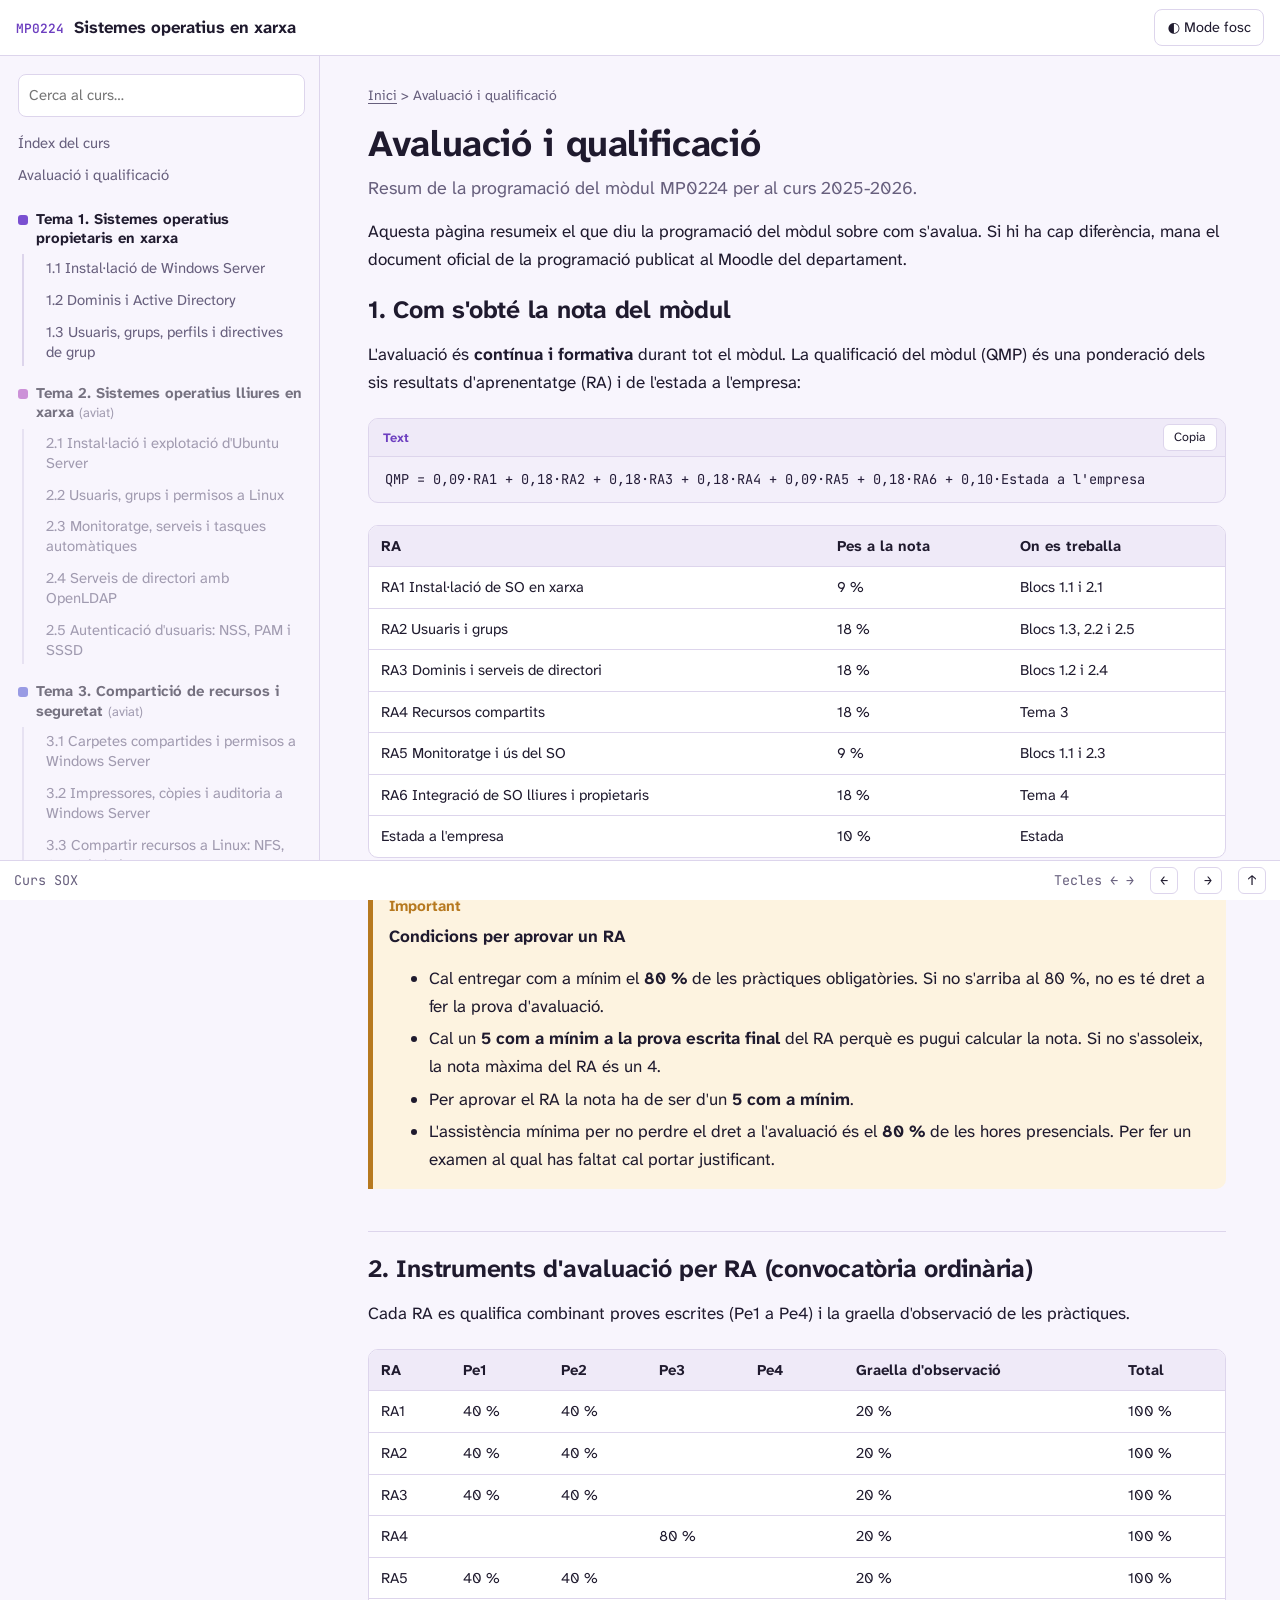
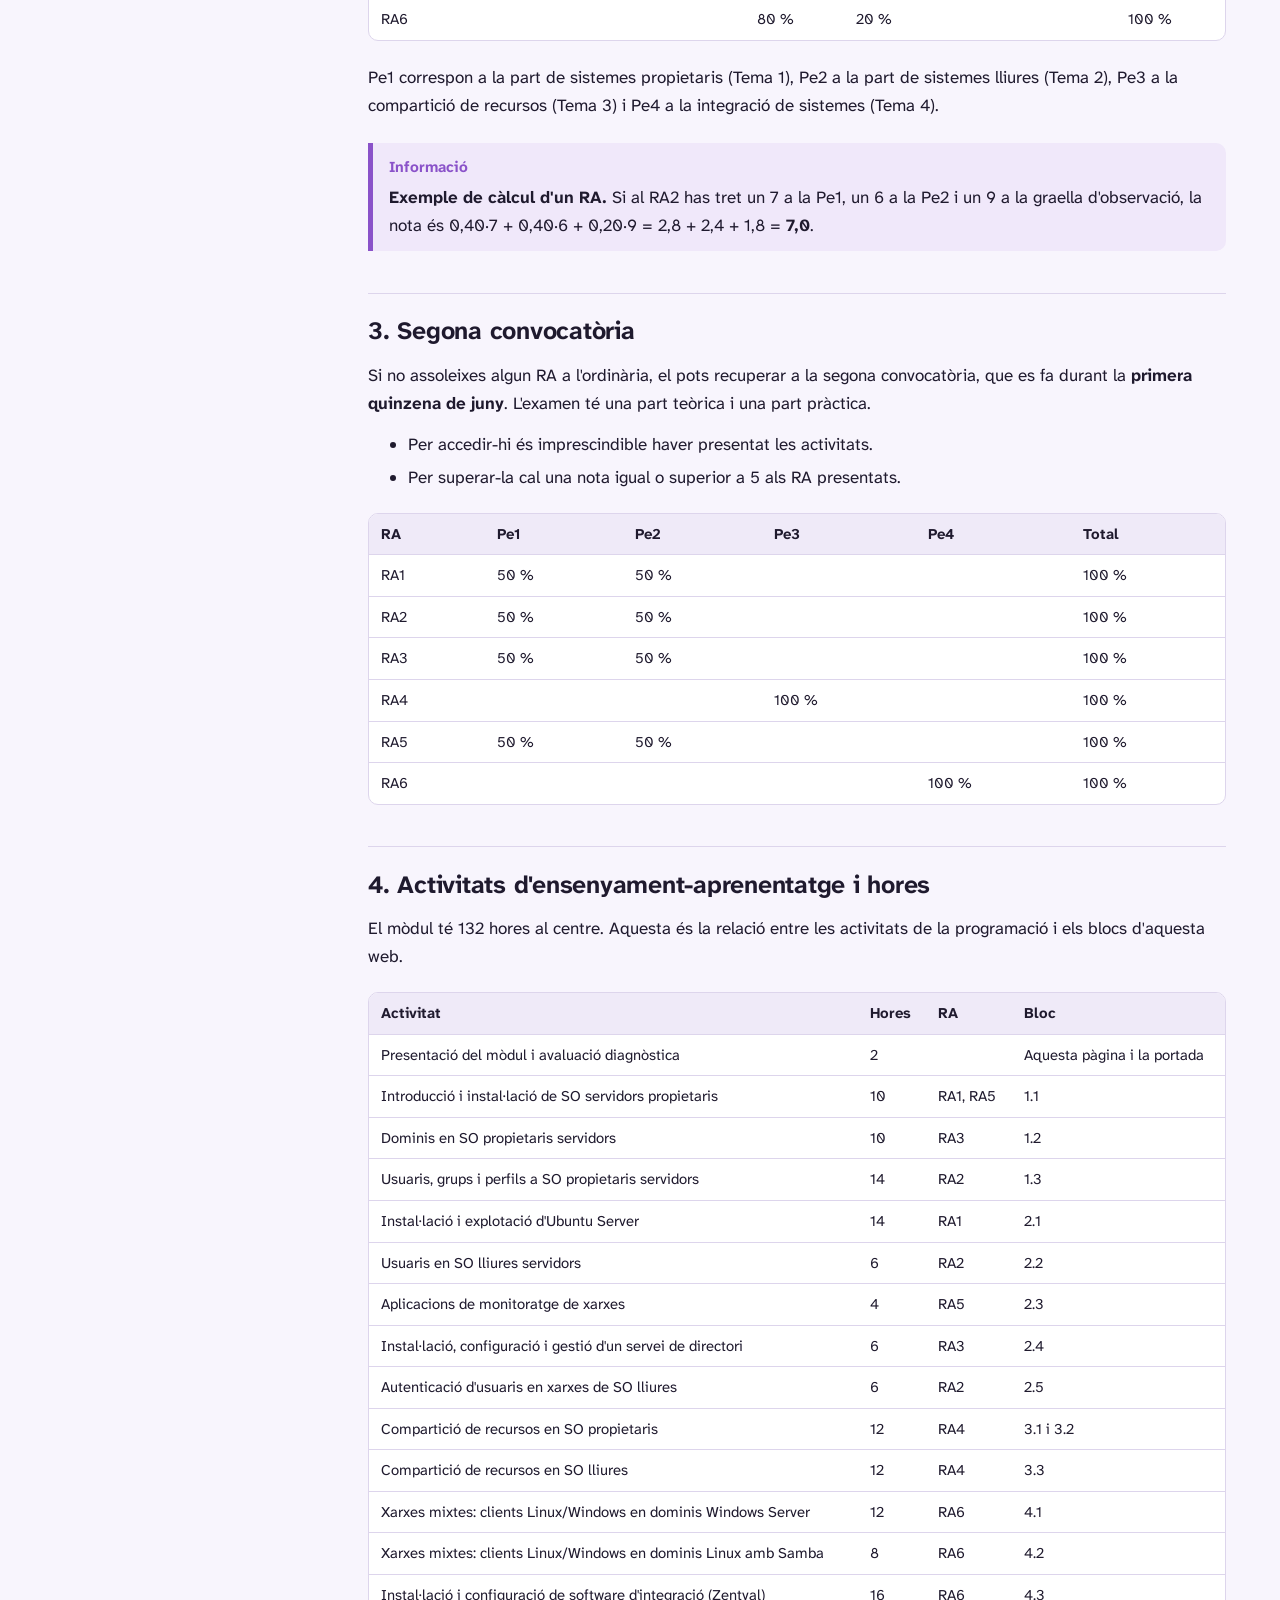
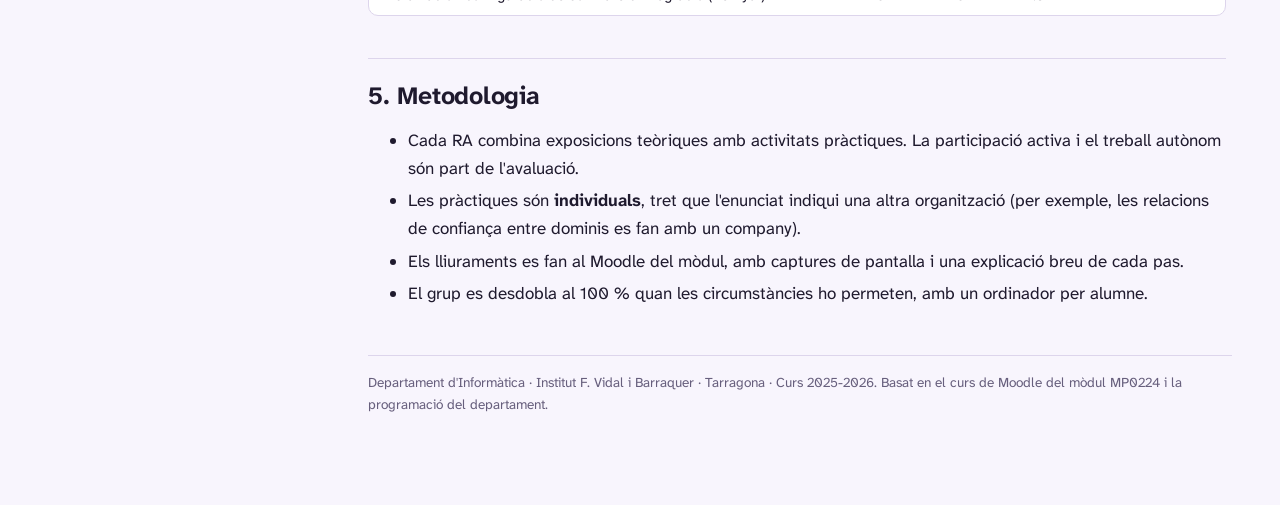
==== avaluacio/index.html @ 6ce5e1f6 "Add files via upload" ====
<!DOCTYPE html>
<html lang="ca">
<head>
<meta charset="utf-8">
<meta name="viewport" content="width=device-width, initial-scale=1, viewport-fit=cover">
<title>Avaluació i qualificació | Sistemes operatius en xarxa</title>
<meta name="description" content="Materials del mòdul MP0224 - Sistemes operatius en xarxa (CFGM Sistemes microinformàtics i xarxes)">
<link rel="icon" href="data:image/svg+xml,%3Csvg xmlns='http://www.w3.org/2000/svg' viewBox='0 0 100 100'%3E%3Ctext y='.9em' font-size='90'%3E%F0%9F%96%A5%3C/text%3E%3C/svg%3E">
<link rel="preconnect" href="https://fonts.googleapis.com"><link rel="preconnect" href="https://fonts.gstatic.com" crossorigin><link href="https://fonts.googleapis.com/css2?family=Atkinson+Hyperlegible+Next:ital,wght@0,400;0,700;1,400&family=JetBrains+Mono:wght@400;600&display=swap" rel="stylesheet">
<link rel="stylesheet" href="../assets/style.css">

</head>
<body data-mode="multi" data-root="../">
<a class="skip" href="#main-content">Salta al contingut principal</a>
<header class="site-header">
  <button id="navToggle" class="btn" aria-expanded="false" aria-controls="sidebar">☰ <span class="lbl">Navegació</span></button>
  <a class="brand" href="../"><span class="code">MP0224</span><span class="name">Sistemes operatius en xarxa</span></a>
  <div class="header-actions"><button id="themeToggle" class="btn" aria-pressed="false">◐ <span class="lbl">Mode fosc</span></button></div>
</header>
<div class="layout">
<aside class="sidebar" id="sidebar" aria-label="Navegació del curs">
<div class="search-wrap"><input id="search" class="search" type="search" placeholder="Cerca al curs…" aria-label="Cerca al curs" autocomplete="off"><ul id="searchResults" class="search-results"></ul></div>
<div class="nav-extra" style="border:0;margin-top:10px;padding-top:0"><a data-page="index" href="../">Índex del curs</a><a data-page="avaluacio" href="../avaluacio/" aria-current="page">Avaluació i qualificació</a></div>
<div class="nav-unit" style="--u:#7a4fd1"><a data-page="tema-1" href="../tema-1/"><span class="dot"></span><span>Tema 1. Sistemes operatius propietaris en xarxa</span></a><ul>
<li class=""><a data-page="tema-1/bloc-1" href="../tema-1/bloc-1/">1.1 Instal·lació de Windows Server</a><ul class="nav-toc">
<li><a data-sec="seccio-1" href="../tema-1/bloc-1/#seccio-1">1. Sistemes operatius en xarxa</a></li>
<li><a data-sec="seccio-2" href="../tema-1/bloc-1/#seccio-2">2. Windows Server: versions i edicions</a></li>
<li><a data-sec="seccio-3" href="../tema-1/bloc-1/#seccio-3">3. Particions, sistemes d&#x27;arxius i arrencada</a></li>
<li><a data-sec="seccio-4" href="../tema-1/bloc-1/#seccio-4">4. Preparar la instal·lació</a></li>
<li><a data-sec="seccio-5" href="../tema-1/bloc-1/#seccio-5">5. Instal·lació pas a pas amb VirtualBox</a></li>
<li><a data-sec="seccio-6" href="../tema-1/bloc-1/#seccio-6">6. Configuració inicial, connectivitat i documentació</a></li>
</ul></li>
<li class=""><a data-page="tema-1/bloc-2" href="../tema-1/bloc-2/">1.2 Dominis i Active Directory</a><ul class="nav-toc">
<li><a data-sec="seccio-1" href="../tema-1/bloc-2/#seccio-1">1. Del grup de treball al domini</a></li>
<li><a data-sec="seccio-2" href="../tema-1/bloc-2/#seccio-2">2. Estructura lògica: domini, arbre, bosc i UO</a></li>
<li><a data-sec="seccio-3" href="../tema-1/bloc-2/#seccio-3">3. Estructura física: controladors, llocs i rols</a></li>
<li><a data-sec="seccio-4" href="../tema-1/bloc-2/#seccio-4">4. Crear un domini</a></li>
<li><a data-sec="seccio-5" href="../tema-1/bloc-2/#seccio-5">5. Afegir un client al domini</a></li>
<li><a data-sec="seccio-6" href="../tema-1/bloc-2/#seccio-6">6. Segon controlador, despromoció i relacions de confiança</a></li>
</ul></li>
<li class=""><a data-page="tema-1/bloc-3" href="../tema-1/bloc-3/">1.3 Usuaris, grups, perfils i directives de grup</a><ul class="nav-toc">
<li><a data-sec="seccio-1" href="../tema-1/bloc-3/#seccio-1">1. Comptes i identitats predeterminades</a></li>
<li><a data-sec="seccio-2" href="../tema-1/bloc-3/#seccio-2">2. Unitats organitzatives, usuaris i plantilles</a></li>
<li><a data-sec="seccio-3" href="../tema-1/bloc-3/#seccio-3">3. Grups</a></li>
<li><a data-sec="seccio-4" href="../tema-1/bloc-3/#seccio-4">4. Perfils d&#x27;usuari</a></li>
<li><a data-sec="seccio-5" href="../tema-1/bloc-3/#seccio-5">5. Directives de grup (GPO)</a></li>
</ul></li>
</ul></div>
<div class="nav-unit soon" style="--u:#b04fc0"><span class="uname"><span class="dot"></span><span>Tema 2. Sistemes operatius lliures en xarxa <em>(aviat)</em></span></span><ul><li><span class="soon-item">2.1 Instal·lació i explotació d&#x27;Ubuntu Server</span></li><li><span class="soon-item">2.2 Usuaris, grups i permisos a Linux</span></li><li><span class="soon-item">2.3 Monitoratge, serveis i tasques automàtiques</span></li><li><span class="soon-item">2.4 Serveis de directori amb OpenLDAP</span></li><li><span class="soon-item">2.5 Autenticació d&#x27;usuaris: NSS, PAM i SSSD</span></li></ul></div>
<div class="nav-unit soon" style="--u:#5a5fd4"><span class="uname"><span class="dot"></span><span>Tema 3. Compartició de recursos i seguretat <em>(aviat)</em></span></span><ul><li><span class="soon-item">3.1 Carpetes compartides i permisos a Windows Server</span></li><li><span class="soon-item">3.2 Impressores, còpies i auditoria a Windows Server</span></li><li><span class="soon-item">3.3 Compartir recursos a Linux: NFS, CUPS i còpies</span></li></ul></div>
<div class="nav-unit soon" style="--u:#c0489f"><span class="uname"><span class="dot"></span><span>Tema 4. Integració de sistemes operatius lliures i propietaris <em>(aviat)</em></span></span><ul><li><span class="soon-item">4.1 Xarxes mixtes: Linux i Windows en un domini</span></li><li><span class="soon-item">4.2 Samba: fitxers i impressores entre Linux i Windows</span></li><li><span class="soon-item">4.3 Zentyal: un servidor de xarxa integrat</span></li></ul></div>
<div class="nav-extra"><span style="font-size:.82rem;color:var(--muted)">Departament d'Informàtica<br>Institut F. Vidal i Barraquer · Tarragona<br>Curs 2025-2026 · v1.0</span></div>
</aside>
<main id="main-content">
<div class="page" data-page="avaluacio" data-title="Avaluació i qualificació | Sistemes operatius en xarxa" data-unit="" data-nunits="4"><div class="content"><nav class="crumbs" aria-label="Ruta"><a data-page="index" href="../">Inici</a> &gt; Avaluació i qualificació</nav><header class="block-head"><h1>Avaluació i qualificació</h1><p class="lead">Resum de la programació del mòdul MP0224 per al curs 2025-2026.</p></header><p>Aquesta pàgina resumeix el que diu la programació del mòdul sobre com s'avalua. Si hi ha cap diferència, mana el document oficial de la programació publicat al Moodle del departament.</p><section class="sec" id="seccio-1"><h2>1. Com s&#x27;obté la nota del mòdul</h2><p>L'avaluació és <strong>contínua i formativa</strong> durant tot el mòdul. La qualificació del mòdul (QMP) és una ponderació dels sis resultats d'aprenentatge (RA) i de l'estada a l'empresa:</p>
<figure class="code"><figcaption><span class="lang">Text</span><button class="copy" type="button">Copia</button></figcaption><div class="hl"><pre><code>QMP = 0,09·RA1 + 0,18·RA2 + 0,18·RA3 + 0,18·RA4 + 0,09·RA5 + 0,18·RA6 + 0,10·Estada a l&#39;empresa
</code></pre></div></figure>
<div class="table-wrap"><table>
<thead>
<tr>
<th>RA</th>
<th>Pes a la nota</th>
<th>On es treballa</th>
</tr>
</thead>
<tbody>
<tr>
<td>RA1 Instal·lació de SO en xarxa</td>
<td>9 %</td>
<td>Blocs 1.1 i 2.1</td>
</tr>
<tr>
<td>RA2 Usuaris i grups</td>
<td>18 %</td>
<td>Blocs 1.3, 2.2 i 2.5</td>
</tr>
<tr>
<td>RA3 Dominis i serveis de directori</td>
<td>18 %</td>
<td>Blocs 1.2 i 2.4</td>
</tr>
<tr>
<td>RA4 Recursos compartits</td>
<td>18 %</td>
<td>Tema 3</td>
</tr>
<tr>
<td>RA5 Monitoratge i ús del SO</td>
<td>9 %</td>
<td>Blocs 1.1 i 2.3</td>
</tr>
<tr>
<td>RA6 Integració de SO lliures i propietaris</td>
<td>18 %</td>
<td>Tema 4</td>
</tr>
<tr>
<td>Estada a l'empresa</td>
<td>10 %</td>
<td>Estada</td>
</tr>
</tbody>
</table></div>
<div class="callout important"><p class="ctitle">Important</p><p><strong>Condicions per aprovar un RA</strong></p>
<ul>
<li>Cal entregar com a mínim el <strong>80 %</strong> de les pràctiques obligatòries. Si no s'arriba al 80 %, no es té dret a fer la prova d'avaluació.</li>
<li>Cal un <strong>5 com a mínim a la prova escrita final</strong> del RA perquè es pugui calcular la nota. Si no s'assoleix, la nota màxima del RA és un 4.</li>
<li>Per aprovar el RA la nota ha de ser d'un <strong>5 com a mínim</strong>.</li>
<li>L'assistència mínima per no perdre el dret a l'avaluació és el <strong>80 %</strong> de les hores presencials. Per fer un examen al qual has faltat cal portar justificant.</li>
</ul></div>
</section><section class="sec" id="seccio-2"><h2>2. Instruments d&#x27;avaluació per RA (convocatòria ordinària)</h2><p>Cada RA es qualifica combinant proves escrites (Pe1 a Pe4) i la graella d'observació de les pràctiques.</p>
<div class="table-wrap"><table>
<thead>
<tr>
<th>RA</th>
<th>Pe1</th>
<th>Pe2</th>
<th>Pe3</th>
<th>Pe4</th>
<th>Graella d'observació</th>
<th>Total</th>
</tr>
</thead>
<tbody>
<tr>
<td>RA1</td>
<td>40 %</td>
<td>40 %</td>
<td></td>
<td></td>
<td>20 %</td>
<td>100 %</td>
</tr>
<tr>
<td>RA2</td>
<td>40 %</td>
<td>40 %</td>
<td></td>
<td></td>
<td>20 %</td>
<td>100 %</td>
</tr>
<tr>
<td>RA3</td>
<td>40 %</td>
<td>40 %</td>
<td></td>
<td></td>
<td>20 %</td>
<td>100 %</td>
</tr>
<tr>
<td>RA4</td>
<td></td>
<td></td>
<td>80 %</td>
<td></td>
<td>20 %</td>
<td>100 %</td>
</tr>
<tr>
<td>RA5</td>
<td>40 %</td>
<td>40 %</td>
<td></td>
<td></td>
<td>20 %</td>
<td>100 %</td>
</tr>
<tr>
<td>RA6</td>
<td></td>
<td></td>
<td></td>
<td>80 %</td>
<td>20 %</td>
<td>100 %</td>
</tr>
</tbody>
</table></div>
<p>Pe1 correspon a la part de sistemes propietaris (Tema 1), Pe2 a la part de sistemes lliures (Tema 2), Pe3 a la compartició de recursos (Tema 3) i Pe4 a la integració de sistemes (Tema 4).</p>
<div class="callout informacio"><p class="ctitle">Informació</p><p><strong>Exemple de càlcul d'un RA.</strong> Si al RA2 has tret un 7 a la Pe1, un 6 a la Pe2 i un 9 a la graella d'observació, la nota és 0,40·7 + 0,40·6 + 0,20·9 = 2,8 + 2,4 + 1,8 = <strong>7,0</strong>.</p></div>
</section><section class="sec" id="seccio-3"><h2>3. Segona convocatòria</h2><p>Si no assoleixes algun RA a l'ordinària, el pots recuperar a la segona convocatòria, que es fa durant la <strong>primera quinzena de juny</strong>. L'examen té una part teòrica i una part pràctica.</p>
<ul>
<li>Per accedir-hi és imprescindible haver presentat les activitats.</li>
<li>Per superar-la cal una nota igual o superior a 5 als RA presentats.</li>
</ul>
<div class="table-wrap"><table>
<thead>
<tr>
<th>RA</th>
<th>Pe1</th>
<th>Pe2</th>
<th>Pe3</th>
<th>Pe4</th>
<th>Total</th>
</tr>
</thead>
<tbody>
<tr>
<td>RA1</td>
<td>50 %</td>
<td>50 %</td>
<td></td>
<td></td>
<td>100 %</td>
</tr>
<tr>
<td>RA2</td>
<td>50 %</td>
<td>50 %</td>
<td></td>
<td></td>
<td>100 %</td>
</tr>
<tr>
<td>RA3</td>
<td>50 %</td>
<td>50 %</td>
<td></td>
<td></td>
<td>100 %</td>
</tr>
<tr>
<td>RA4</td>
<td></td>
<td></td>
<td>100 %</td>
<td></td>
<td>100 %</td>
</tr>
<tr>
<td>RA5</td>
<td>50 %</td>
<td>50 %</td>
<td></td>
<td></td>
<td>100 %</td>
</tr>
<tr>
<td>RA6</td>
<td></td>
<td></td>
<td></td>
<td>100 %</td>
<td>100 %</td>
</tr>
</tbody>
</table></div></section><section class="sec" id="seccio-4"><h2>4. Activitats d&#x27;ensenyament-aprenentatge i hores</h2><p>El mòdul té 132 hores al centre. Aquesta és la relació entre les activitats de la programació i els blocs d'aquesta web.</p>
<div class="table-wrap"><table>
<thead>
<tr>
<th>Activitat</th>
<th>Hores</th>
<th>RA</th>
<th>Bloc</th>
</tr>
</thead>
<tbody>
<tr>
<td>Presentació del mòdul i avaluació diagnòstica</td>
<td>2</td>
<td></td>
<td>Aquesta pàgina i la portada</td>
</tr>
<tr>
<td>Introducció i instal·lació de SO servidors propietaris</td>
<td>10</td>
<td>RA1, RA5</td>
<td>1.1</td>
</tr>
<tr>
<td>Dominis en SO propietaris servidors</td>
<td>10</td>
<td>RA3</td>
<td>1.2</td>
</tr>
<tr>
<td>Usuaris, grups i perfils a SO propietaris servidors</td>
<td>14</td>
<td>RA2</td>
<td>1.3</td>
</tr>
<tr>
<td>Instal·lació i explotació d'Ubuntu Server</td>
<td>14</td>
<td>RA1</td>
<td>2.1</td>
</tr>
<tr>
<td>Usuaris en SO lliures servidors</td>
<td>6</td>
<td>RA2</td>
<td>2.2</td>
</tr>
<tr>
<td>Aplicacions de monitoratge de xarxes</td>
<td>4</td>
<td>RA5</td>
<td>2.3</td>
</tr>
<tr>
<td>Instal·lació, configuració i gestió d'un servei de directori</td>
<td>6</td>
<td>RA3</td>
<td>2.4</td>
</tr>
<tr>
<td>Autenticació d'usuaris en xarxes de SO lliures</td>
<td>6</td>
<td>RA2</td>
<td>2.5</td>
</tr>
<tr>
<td>Compartició de recursos en SO propietaris</td>
<td>12</td>
<td>RA4</td>
<td>3.1 i 3.2</td>
</tr>
<tr>
<td>Compartició de recursos en SO lliures</td>
<td>12</td>
<td>RA4</td>
<td>3.3</td>
</tr>
<tr>
<td>Xarxes mixtes: clients Linux/Windows en dominis Windows Server</td>
<td>12</td>
<td>RA6</td>
<td>4.1</td>
</tr>
<tr>
<td>Xarxes mixtes: clients Linux/Windows en dominis Linux amb Samba</td>
<td>8</td>
<td>RA6</td>
<td>4.2</td>
</tr>
<tr>
<td>Instal·lació i configuració de software d'integració (Zentyal)</td>
<td>16</td>
<td>RA6</td>
<td>4.3</td>
</tr>
</tbody>
</table></div></section><section class="sec" id="seccio-5"><h2>5. Metodologia</h2><ul>
<li>Cada RA combina exposicions teòriques amb activitats pràctiques. La participació activa i el treball autònom són part de l'avaluació.</li>
<li>Les pràctiques són <strong>individuals</strong>, tret que l'enunciat indiqui una altra organització (per exemple, les relacions de confiança entre dominis es fan amb un company).</li>
<li>Els lliuraments es fan al Moodle del mòdul, amb captures de pantalla i una explicació breu de cada pas.</li>
<li>El grup es desdobla al 100 % quan les circumstàncies ho permeten, amb un ordinador per alumne.</li>
</ul></section></div></div>
<footer class="site-footer">Departament d'Informàtica · Institut F. Vidal i Barraquer · Tarragona · Curs 2025-2026. Basat en el curs de Moodle del mòdul MP0224 i la programació del departament.</footer>
</main>
</div>
<div class="status" role="status">
  <span id="statusText">Curs SOX</span><span class="grow"></span>
  <span class="hint">Tecles ← →</span>
  <button id="goPrev" type="button" aria-label="Bloc anterior">←</button><button id="goNext" type="button" aria-label="Bloc següent">→</button><button id="goTop" type="button" aria-label="Torna a dalt">↑</button>
</div>
<script src="../assets/search-index.js"></script><script src="../assets/app.js"></script>
</body>
</html>
---- assets/style.css ----
:root {
  --bg: #f8f5fd; --surface: #ffffff; --surface-2: #efeaf8; --ink: #1f1a2e; --muted: #675f7d;
  --line: #ddd5ec; --accent: #6d3fc0; --accent-ink: #ffffff; --accent-soft: #ece4fa;
  --code-bg: #f3effa; --code-ink: #241c38; --focus: #6d3fc0;
  --c-def: #5a5fd4; --c-imp: #b7791f; --c-inf: #8a52c9; --c-ok: #1c8a5a; --c-bad: #c0392b; --c-new: #b0409f;
  --c-def-bg: #ecedfb; --c-imp-bg: #fdf3e0; --c-inf-bg: #f0e8fa; --c-ok-bg: #e4f5ec; --c-bad-bg: #fdeceb; --c-new-bg: #f9e8f5;
  --t-kw: #9b2fae; --t-str: #0b7a45; --t-com: #7a7194; --t-num: #b45309; --t-fn: #5a4fd0; --t-tag: #6d3fc0;
  --shadow: 0 1px 2px rgba(40,20,80,.07), 0 4px 14px rgba(40,20,80,.06);
  --font: "Atkinson Hyperlegible Next", "Atkinson Hyperlegible", system-ui, -apple-system, "Segoe UI", Roboto, "Helvetica Neue", Arial, sans-serif;
  --mono: "JetBrains Mono", ui-monospace, "Cascadia Code", "SF Mono", Menlo, Consolas, monospace;
  --nav-w: 320px; --status-h: 40px; --head-h: 56px;
}
@media (prefers-color-scheme: dark) {
  :root:not([data-theme="light"]) {
    --bg: #15111f; --surface: #1d1829; --surface-2: #272037; --ink: #ece7f6; --muted: #a69cbd;
    --line: #342c48; --accent: #b794f4; --accent-ink: #1a0f2e; --accent-soft: #2c2145;
    --code-bg: #171220; --code-ink: #e6e0f2; --focus: #b794f4;
    --c-def: #9ea3f5; --c-imp: #e6b04f; --c-inf: #c3a0f2; --c-ok: #5fd39b; --c-bad: #f28b7f; --c-new: #f08ad8;
    --c-def-bg: #1e2040; --c-imp-bg: #33270f; --c-inf-bg: #2a1f40; --c-ok-bg: #11301f; --c-bad-bg: #3a1a17; --c-new-bg: #3a1c36;
    --t-kw: #f08ad0; --t-str: #7fdc9f; --t-com: #8a80a3; --t-num: #f2b46b; --t-fn: #a9a5ff; --t-tag: #c3a0f2;
    --shadow: 0 1px 2px rgba(0,0,0,.4), 0 4px 14px rgba(0,0,0,.25);
  }
}
:root[data-theme="dark"] {
  --bg: #15111f; --surface: #1d1829; --surface-2: #272037; --ink: #ece7f6; --muted: #a69cbd;
  --line: #342c48; --accent: #b794f4; --accent-ink: #1a0f2e; --accent-soft: #2c2145;
  --code-bg: #171220; --code-ink: #e6e0f2; --focus: #b794f4;
  --c-def: #9ea3f5; --c-imp: #e6b04f; --c-inf: #c3a0f2; --c-ok: #5fd39b; --c-bad: #f28b7f; --c-new: #f08ad8;
  --c-def-bg: #1e2040; --c-imp-bg: #33270f; --c-inf-bg: #2a1f40; --c-ok-bg: #11301f; --c-bad-bg: #3a1a17; --c-new-bg: #3a1c36;
  --t-kw: #f08ad0; --t-str: #7fdc9f; --t-com: #8a80a3; --t-num: #f2b46b; --t-fn: #a9a5ff; --t-tag: #c3a0f2;
  --shadow: 0 1px 2px rgba(0,0,0,.4), 0 4px 14px rgba(0,0,0,.25);
}
*, *::before, *::after { box-sizing: border-box; }
html { scroll-behavior: smooth; scroll-padding-top: calc(var(--head-h) + 16px + env(safe-area-inset-top, 0px)); -webkit-text-size-adjust: 100%; }
@media (prefers-reduced-motion: reduce) { html { scroll-behavior: auto; } * { animation: none !important; transition: none !important; } }
body { margin: 0; background: var(--bg); color: var(--ink); font-family: var(--font); font-size: 17px; line-height: 1.65;
  padding-bottom: calc(var(--status-h) + env(safe-area-inset-bottom, 0px)); }
a { color: var(--accent); text-underline-offset: 3px; }
a:hover { text-decoration-thickness: 2px; }
:focus-visible { outline: 3px solid var(--focus); outline-offset: 2px; border-radius: 4px; }
.skip { position: absolute; left: -999px; top: 8px; background: var(--accent); color: var(--accent-ink); padding: 8px 14px; border-radius: 6px; z-index: 100; }
.skip:focus { left: 8px; }

/* ---------- capçalera ---------- */
.site-header { position: sticky; top: 0; z-index: 40; height: calc(var(--head-h) + env(safe-area-inset-top, 0px)); padding-top: env(safe-area-inset-top, 0px);
  background: var(--surface); border-bottom: 1px solid var(--line); display: flex; align-items: center; gap: 12px; padding-left: 16px; padding-right: 16px; }
.brand { display: flex; align-items: baseline; gap: 10px; text-decoration: none; color: var(--ink); font-weight: 700; min-width: 0; }
.brand .code { font-family: var(--mono); font-size: .8rem; color: var(--accent); font-weight: 600; white-space: nowrap; }
.brand .name { overflow: hidden; text-overflow: ellipsis; white-space: nowrap; font-size: 1.05rem; }
.header-actions { margin-left: auto; display: flex; gap: 8px; }
.btn { font: inherit; font-size: .9rem; border: 1px solid var(--line); background: var(--surface); color: var(--ink); padding: 6px 12px; border-radius: 8px; cursor: pointer; }
.btn:hover { border-color: var(--accent); color: var(--accent); }
.btn[aria-pressed="true"], .btn[aria-expanded="true"] { background: var(--accent-soft); border-color: var(--accent); }
#navToggle { display: none; }

/* ---------- maquetació ---------- */
.layout { display: grid; grid-template-columns: var(--nav-w) minmax(0, 1fr); max-width: 1400px; margin: 0 auto; }
.sidebar { position: sticky; top: calc(var(--head-h) + env(safe-area-inset-top, 0px)); align-self: start;
  height: calc(100vh - var(--head-h) - var(--status-h) - env(safe-area-inset-top, 0px)); overflow-y: auto; padding: 18px 14px 24px 18px;
  border-right: 1px solid var(--line); font-size: .93rem; }
.search { width: 100%; font: inherit; padding: 8px 10px; border: 1px solid var(--line); border-radius: 8px; background: var(--surface); color: var(--ink); }
.search-results { list-style: none; margin: 6px 0 0; padding: 0; }
.search-results a { display: block; padding: 6px 8px; border-radius: 6px; text-decoration: none; color: var(--ink); }
.search-results a:hover, .search-results a:focus { background: var(--accent-soft); }
.search-results small { display: block; color: var(--muted); }
.nav-unit { margin-top: 18px; }
.nav-unit > a { display: flex; gap: 8px; align-items: baseline; font-weight: 700; text-decoration: none; color: var(--ink); line-height: 1.3; }
.nav-unit > a .dot { flex: none; width: 10px; height: 10px; border-radius: 3px; background: var(--u); transform: translateY(1px); }
.nav-unit ul { list-style: none; margin: 6px 0 0 4px; padding: 0 0 0 14px; border-left: 2px solid var(--line); }
.nav-unit li a { display: block; padding: 4px 8px; margin: 1px 0; color: var(--muted); text-decoration: none; border-radius: 6px; line-height: 1.35; }
.nav-unit li a:hover { color: var(--ink); background: var(--surface-2); }
.nav-unit li a[aria-current="page"] { color: var(--ink); font-weight: 700; background: var(--accent-soft); }
.nav-toc { list-style: none; margin: 2px 0 6px 8px !important; padding: 0 0 0 10px !important; border-left: 2px solid var(--u) !important; display: none; }
li.is-current > .nav-toc { display: block; }
.nav-toc a { padding: 3px 8px !important; font-size: .88rem; }
.nav-toc a.on { color: var(--accent) !important; font-weight: 700; }
.nav-extra { margin-top: 18px; padding-top: 12px; border-top: 1px solid var(--line); }
.nav-extra a { display: block; padding: 4px 0; color: var(--muted); text-decoration: none; }
.nav-extra a:hover { color: var(--accent); }

main { padding: 28px clamp(16px, 4vw, 48px) 48px; min-width: 0; }
.content { max-width: 78ch; }
.content.wide { max-width: 1000px; }
.crumbs { font-size: .88rem; color: var(--muted); margin-bottom: 14px; }
.crumbs a { color: var(--muted); }
.crumbs a:hover { color: var(--accent); }
h1, h2, h3, h4 { line-height: 1.25; letter-spacing: -.01em; }
h1 { font-size: clamp(1.7rem, 3.2vw, 2.3rem); margin: 0 0 6px; }
h2 { font-size: 1.55rem; margin: 2.6rem 0 .8rem; padding-top: 1.4rem; border-top: 1px solid var(--line); }
section.sec:first-of-type h2 { border-top: 0; padding-top: 0; margin-top: 1.4rem; }
h3 { font-size: 1.2rem; margin: 1.9rem 0 .5rem; }
h4 { font-size: 1.02rem; margin: 1.4rem 0 .3rem; }
p, ul, ol { margin: .8em 0; }
li { margin: .25em 0; }
li > ul, li > ol { margin: .3em 0; }
hr { border: 0; border-top: 1px solid var(--line); margin: 2rem 0; }
blockquote { margin: 1.1em 0; padding: .1em 1.1em; border-left: 4px solid var(--line); color: var(--muted); background: var(--surface-2); border-radius: 0 8px 8px 0; }
code { font-family: var(--mono); font-size: .86em; background: var(--code-bg); padding: .12em .38em; border-radius: 5px; border: 1px solid var(--line); overflow-wrap: anywhere; }
kbd { font-family: var(--mono); font-size: .82em; background: var(--surface); border: 1px solid var(--line); border-bottom-width: 2px; padding: .05em .4em; border-radius: 5px; }

/* ---------- capçalera de bloc ---------- */
.block-head { margin-bottom: 8px; }
.chips { display: flex; flex-wrap: wrap; gap: 6px; margin: 10px 0 0; }
.chip { font-size: .8rem; padding: 2px 10px; border-radius: 99px; border: 1px solid var(--line); background: var(--surface); color: var(--muted); }
.chip.unit { border-color: var(--u); color: var(--u); font-weight: 700; }
.lead { font-size: 1.12rem; color: var(--muted); margin: .4rem 0 0; }
details.ra-panel { margin: 18px 0 8px; background: var(--surface); border: 1px solid var(--line); border-radius: 10px; }
details.ra-panel summary { cursor: pointer; padding: 10px 14px; font-weight: 700; }
details.ra-panel .inner { padding: 0 16px 14px; font-size: .93rem; }
details.ra-panel h4 { margin: .8rem 0 .2rem; font-size: .95rem; }
details.ra-panel ul { margin: .2rem 0; padding-left: 1.2rem; }
details.ra-panel .num { font-family: var(--mono); color: var(--accent); margin-right: .4em; }
.toc-inline { background: var(--surface); border: 1px solid var(--line); border-radius: 10px; padding: 6px 18px 12px; margin: 14px 0; }
.toc-inline h2 { font-size: 1rem; border: 0; margin: 10px 0 4px; padding: 0; }
.toc-inline ol { margin: 0; padding-left: 1.3rem; }

/* ---------- caixes ---------- */
.callout { --cc: var(--c-inf); --cb: var(--c-inf-bg); margin: 1.4em 0; padding: 12px 16px 12px 16px; background: var(--cb); border-left: 5px solid var(--cc); border-radius: 0 10px 10px 0; }
.callout > .ctitle { font-weight: 700; color: var(--cc); margin: 0 0 2px; font-size: .95rem; }
.callout > :last-child { margin-bottom: 0; }
.callout > .ctitle + p { margin-top: .2em; }
.callout.definicio { --cc: var(--c-def); --cb: var(--c-def-bg); }
.callout.important { --cc: var(--c-imp); --cb: var(--c-imp-bg); }
.callout.informacio { --cc: var(--c-inf); --cb: var(--c-inf-bg); }
.callout.exit { --cc: var(--c-ok); --cb: var(--c-ok-bg); }
.callout.compte { --cc: var(--c-bad); --cb: var(--c-bad-bg); }
.callout.canvi { --cc: var(--c-new); --cb: var(--c-new-bg); border-left-style: double; border-left-width: 7px; }

/* ---------- exercicis ---------- */
.exercise { margin: 1.8em 0; background: var(--surface); border: 1px solid var(--line); border-radius: 12px; box-shadow: var(--shadow); overflow: hidden; }
.exercise > header { display: flex; align-items: center; flex-wrap: wrap; gap: 8px 12px; padding: 10px 16px; background: var(--surface-2); border-bottom: 1px dashed var(--line); }
.exercise .ex-title { font-weight: 700; flex: 1 1 240px; }
.exercise .ex-title span { color: var(--muted); font-weight: 400; margin-right: .4em; }
.lvl { font-size: .78rem; padding: 1px 9px; border-radius: 99px; border: 1px solid currentColor; }
.lvl.Bàsic { color: var(--c-ok); } .lvl.Intermedi { color: var(--c-imp); } .lvl.Avançat { color: var(--c-bad); }
.time { font-size: .82rem; color: var(--muted); font-family: var(--mono); }
.ex-body { padding: 4px 18px 6px; }
.ex-body > :first-child { margin-top: .8em; }
.exercise details { margin: 0 18px 14px; }
.exercise details summary { cursor: pointer; font-weight: 700; color: var(--accent); }
.exercise .done { display: flex; align-items: center; gap: 6px; font-size: .85rem; color: var(--muted); cursor: pointer; }
.exercise.is-done { border-color: var(--c-ok); }
.exercise.is-done .ex-title::after { content: " ✓"; color: var(--c-ok); }
.ex-progress { font-size: .9rem; color: var(--muted); margin: 2rem 0 0; }

/* ---------- codi ---------- */
figure.code { margin: 1.3em 0; border: 1px solid var(--line); border-radius: 10px; overflow: hidden; background: var(--code-bg); }
figure.code figcaption { display: flex; align-items: center; gap: 10px; padding: 5px 8px 5px 14px; font-size: .8rem; color: var(--muted); border-bottom: 1px solid var(--line); background: var(--surface-2); }
figure.code figcaption .lang { font-weight: 700; color: var(--accent); }
figure.code figcaption .copy { margin-left: auto; font: inherit; font-size: .78rem; border: 1px solid var(--line); background: var(--surface); color: var(--ink); border-radius: 6px; padding: 2px 10px; cursor: pointer; }
figure.code figcaption .copy:hover { border-color: var(--accent); color: var(--accent); }
figure.code pre { margin: 0; padding: 12px 16px; overflow-x: auto; font-family: var(--mono); font-size: .85rem; line-height: 1.55; color: var(--code-ink); tab-size: 4; }
figure.code pre code { background: none; border: 0; padding: 0; font-size: inherit; overflow-wrap: normal; }
.hl span[class^="k"], .hl .ow { color: var(--t-kw); }
.hl span[class^="s"], .hl .sb { color: var(--t-str); }
.hl span[class^="c"] { color: var(--t-com); font-style: italic; }
.hl span[class^="m"] { color: var(--t-num); }
.hl .nb, .hl .nf, .hl .nc, .hl .bp, .hl .fm { color: var(--t-fn); }
.hl .nt, .hl .na, .hl .nv, .hl .vi, .hl .vg { color: var(--t-tag); }
pre.mermaid { background: #fff; color: #222; border: 1px solid var(--line); border-radius: 10px; padding: 14px; overflow-x: auto; text-align: center; margin: 1.3em 0; font-family: var(--font); }

/* ---------- taules ---------- */
.table-wrap { overflow-x: auto; margin: 1.3em 0; border: 1px solid var(--line); border-radius: 10px; background: var(--surface); }
table { border-collapse: collapse; width: 100%; font-size: .93rem; }
th, td { padding: 8px 12px; text-align: left; vertical-align: top; border-bottom: 1px solid var(--line); }
th { background: var(--surface-2); font-weight: 700; white-space: nowrap; }
tr:last-child td { border-bottom: 0; }
td code { white-space: nowrap; }

/* ---------- portada i unitats ---------- */
.hero { padding: 8px 0 6px; }
.hero .kicker { font-family: var(--mono); color: var(--accent); font-size: .9rem; margin: 0; }
.hero h1 { font-size: clamp(2rem, 4.6vw, 3.1rem); margin: .1em 0 .2em; }
.hero .center { color: var(--muted); margin: 0; }
.hours-bar { display: flex; height: 44px; border-radius: 10px; overflow: hidden; margin: 22px 0 6px; box-shadow: var(--shadow); border: 1px solid var(--line); }
.hours-bar a { display: flex; align-items: center; justify-content: center; color: #fff; font-weight: 700; text-decoration: none; font-size: .9rem; min-width: 0; padding: 0 4px; white-space: nowrap; overflow: hidden; }
.hours-bar a:hover { filter: brightness(1.12); }
.hours-cap { font-size: .85rem; color: var(--muted); margin: 0 0 8px; }
.unit-card { margin: 26px 0; background: var(--surface); border: 1px solid var(--line); border-top: 5px solid var(--u); border-radius: 12px; box-shadow: var(--shadow); }
.unit-card > header { padding: 16px 20px 6px; }
.unit-card h2 { margin: 0; padding: 0; border: 0; font-size: 1.35rem; }
.unit-card h2 a { color: var(--ink); text-decoration: none; }
.unit-card h2 a:hover { color: var(--accent); }
.unit-card .meta { font-size: .85rem; color: var(--muted); margin: 2px 0 0; }
.unit-card p.intro { margin: .4em 0 .6em; }
.block-list { list-style: none; margin: 0; padding: 0 8px 10px; }
.block-list li { margin: 0; }
.block-list a { display: grid; grid-template-columns: 3.2rem 1fr auto; gap: 4px 10px; padding: 9px 12px; border-radius: 8px; text-decoration: none; color: var(--ink); }
.block-list a:hover { background: var(--surface-2); }
.block-list .num { font-family: var(--mono); font-weight: 700; color: var(--u); }
.block-list .bt { font-weight: 700; }
.block-list .bd { grid-column: 2 / 3; color: var(--muted); font-size: .9rem; line-height: 1.45; }
.block-list .bh { grid-row: 1; grid-column: 3; font-family: var(--mono); font-size: .82rem; color: var(--muted); }
.callout-row { display: grid; grid-template-columns: repeat(auto-fit, minmax(230px, 1fr)); gap: 14px; margin: 20px 0; }
.mini { background: var(--surface); border: 1px solid var(--line); border-radius: 10px; padding: 12px 16px; }
.mini b { display: block; margin-bottom: 2px; }

/* ---------- peu de bloc i barra d'estat ---------- */
.pager { display: flex; justify-content: space-between; gap: 12px; margin: 3rem 0 0; padding-top: 1.4rem; border-top: 1px solid var(--line); }
.pager a { flex: 1 1 0; max-width: 48%; padding: 12px 16px; border: 1px solid var(--line); background: var(--surface); border-radius: 10px; text-decoration: none; color: var(--ink); }
.pager a:hover { border-color: var(--accent); }
.pager small { display: block; color: var(--muted); }
.pager a.next { text-align: right; margin-left: auto; }
.status { position: fixed; left: 0; right: 0; bottom: 0; z-index: 30; height: calc(var(--status-h) + env(safe-area-inset-bottom, 0px)); padding: 0 14px env(safe-area-inset-bottom, 0px);
  background: var(--surface); border-top: 1px solid var(--line); display: flex; align-items: center; gap: 16px; font-size: .84rem; color: var(--muted); font-family: var(--mono); }
.status .grow { flex: 1; }
.status button { font: inherit; border: 1px solid var(--line); background: var(--surface); color: var(--ink); border-radius: 6px; padding: 1px 9px; cursor: pointer; }
.status button:hover { border-color: var(--accent); color: var(--accent); }
.site-footer { margin-top: 3rem; font-size: .85rem; color: var(--muted); border-top: 1px solid var(--line); padding-top: 1rem; }

/* ---------- pàgines (mode fitxer únic) ---------- */
.page[hidden] { display: none; }

/* ---------- responsiu ---------- */
@media (max-width: 960px) {
  .layout { display: block; }
  #navToggle { display: inline-block; }
  .sidebar { position: fixed; z-index: 35; left: 0; top: calc(var(--head-h) + env(safe-area-inset-top, 0px)); bottom: calc(var(--status-h) + env(safe-area-inset-bottom, 0px)); height: auto; width: min(340px, 88vw);
    background: var(--surface); transform: translateX(-102%); transition: transform .2s ease; box-shadow: var(--shadow); }
  body.nav-open .sidebar { transform: none; }
  .brand .name { max-width: 46vw; }
  .status .hint { display: none; }
}
@media (max-width: 560px) {
  body { font-size: 16px; }
  .block-list a { grid-template-columns: 2.6rem 1fr; }
  .block-list .bh { grid-column: 2; grid-row: auto; }
  .pager { flex-direction: column; }
  .pager a { max-width: none; }
  .btn .lbl { display: none; }
}
@media print {
  .site-header, .sidebar, .status, .pager, .copy { display: none !important; }
  .layout { display: block; } body { background: #fff; padding: 0; }
  .page[hidden] { display: none !important; }
}

/* ---------- diagrames SVG ---------- */
figure.diagram { margin: 1.4em 0; padding: 10px; background: var(--surface); border: 1px solid var(--line); border-radius: 10px; overflow-x: auto; }
figure.diagram svg { display: block; margin: 0 auto; max-width: 100%; height: auto; min-width: 520px; }
figure.diagram svg text { fill: var(--ink); font-family: var(--font); font-size: 14px; }
figure.diagram svg .sm { font-size: 12px; fill: var(--muted); }
figure.diagram svg .b { font-weight: 700; }
figure.diagram svg .box { fill: var(--surface-2); stroke: var(--line); stroke-width: 1.5; }
figure.diagram svg .hi { fill: var(--accent-soft); stroke: var(--accent); stroke-width: 1.5; }
figure.diagram svg .ln { stroke: var(--muted); stroke-width: 1.5; fill: none; }
figure.diagram svg .ar { fill: var(--muted); }
figure.diagram figcaption { text-align: center; font-size: .88rem; color: var(--muted); margin-top: 6px; }

/* ---------- infografies ---------- */
figure.diagram svg .ic { font-size: 30px; }
figure.diagram svg .ic2 { font-size: 22px; }
figure.diagram svg .big { font-size: 17px; }
figure.diagram svg .ok { fill: var(--c-ok-bg); stroke: var(--c-ok); stroke-width: 1.5; }
figure.diagram svg .nw { fill: var(--c-new-bg); stroke: var(--c-new); stroke-width: 1.5; }
figure.diagram svg .df { fill: var(--c-def-bg); stroke: var(--c-def); stroke-width: 1.5; }
figure.diagram svg .ac { fill: var(--accent); stroke: none; }
figure.diagram svg .on { fill: var(--accent-ink); font-weight: 700; }
figure.diagram svg .ln2 { stroke: var(--accent); stroke-width: 2.5; fill: none; }
figure.diagram svg .ar2 { fill: var(--accent); }
figure.diagram svg .dash { stroke-dasharray: 6 5; }
.callout.curiositat { --cc: var(--c-new); --cb: var(--c-new-bg); }

/* ---------- portada del mòdul ---------- */
.hero .pitch { font-size: 1.15rem; max-width: 62ch; margin: 1rem 0 0; }
.cta { display: flex; flex-wrap: wrap; gap: 12px; margin: 1.4rem 0 0; }
.btn-primary, .btn-sec { display: inline-block; padding: 12px 22px; border-radius: 10px; font-weight: 700; text-decoration: none; }
.btn-primary { background: var(--accent); color: var(--accent-ink); box-shadow: var(--shadow); }
.btn-primary:hover { filter: brightness(1.1); }
.btn-sec { border: 1.5px solid var(--accent); color: var(--accent); background: var(--surface); }
.btn-sec:hover { background: var(--accent-soft); }
.stats { display: grid; grid-template-columns: repeat(auto-fit, minmax(130px, 1fr)); gap: 12px; margin: 26px 0 8px; }
.stat { background: var(--surface); border: 1px solid var(--line); border-radius: 12px; padding: 12px 16px; }
.stat b { display: block; font-size: 1.9rem; line-height: 1.1; color: var(--accent); }
.stat span { font-size: .88rem; color: var(--muted); }
.home-h { border: 0; padding: 0; margin: 2rem 0 .2rem; }
.hours-bar span.soon { display: flex; align-items: center; justify-content: center; color: #fff; font-weight: 700; font-size: .9rem; opacity: .45; min-width: 0; white-space: nowrap; overflow: hidden; }
.unit-card.soon { opacity: .72; border-top-style: dashed; box-shadow: none; }
.badge { font-size: .72rem; font-weight: 700; vertical-align: middle; margin-left: 8px; padding: 2px 10px; border-radius: 99px; border: 1px solid var(--line); color: var(--muted); background: var(--surface-2); }
.block-list a, .block-list .row { display: grid; grid-template-columns: 3.2rem 1fr auto; gap: 4px 10px; padding: 9px 12px; border-radius: 8px; }
.block-list .row { color: var(--ink); }
.nav-unit.soon { opacity: .6; }
.nav-unit .uname { display: flex; gap: 8px; align-items: baseline; font-weight: 700; line-height: 1.3; }
.nav-unit .uname .dot { flex: none; width: 10px; height: 10px; border-radius: 3px; background: var(--u); transform: translateY(1px); }
.nav-unit .uname em { font-weight: 400; font-style: normal; font-size: .82rem; color: var(--muted); }
.nav-unit .soon-item { display: block; padding: 4px 8px; margin: 1px 0; color: var(--muted); line-height: 1.35; }
@media (max-width: 560px) { .block-list .row { grid-template-columns: 2.6rem 1fr; } }
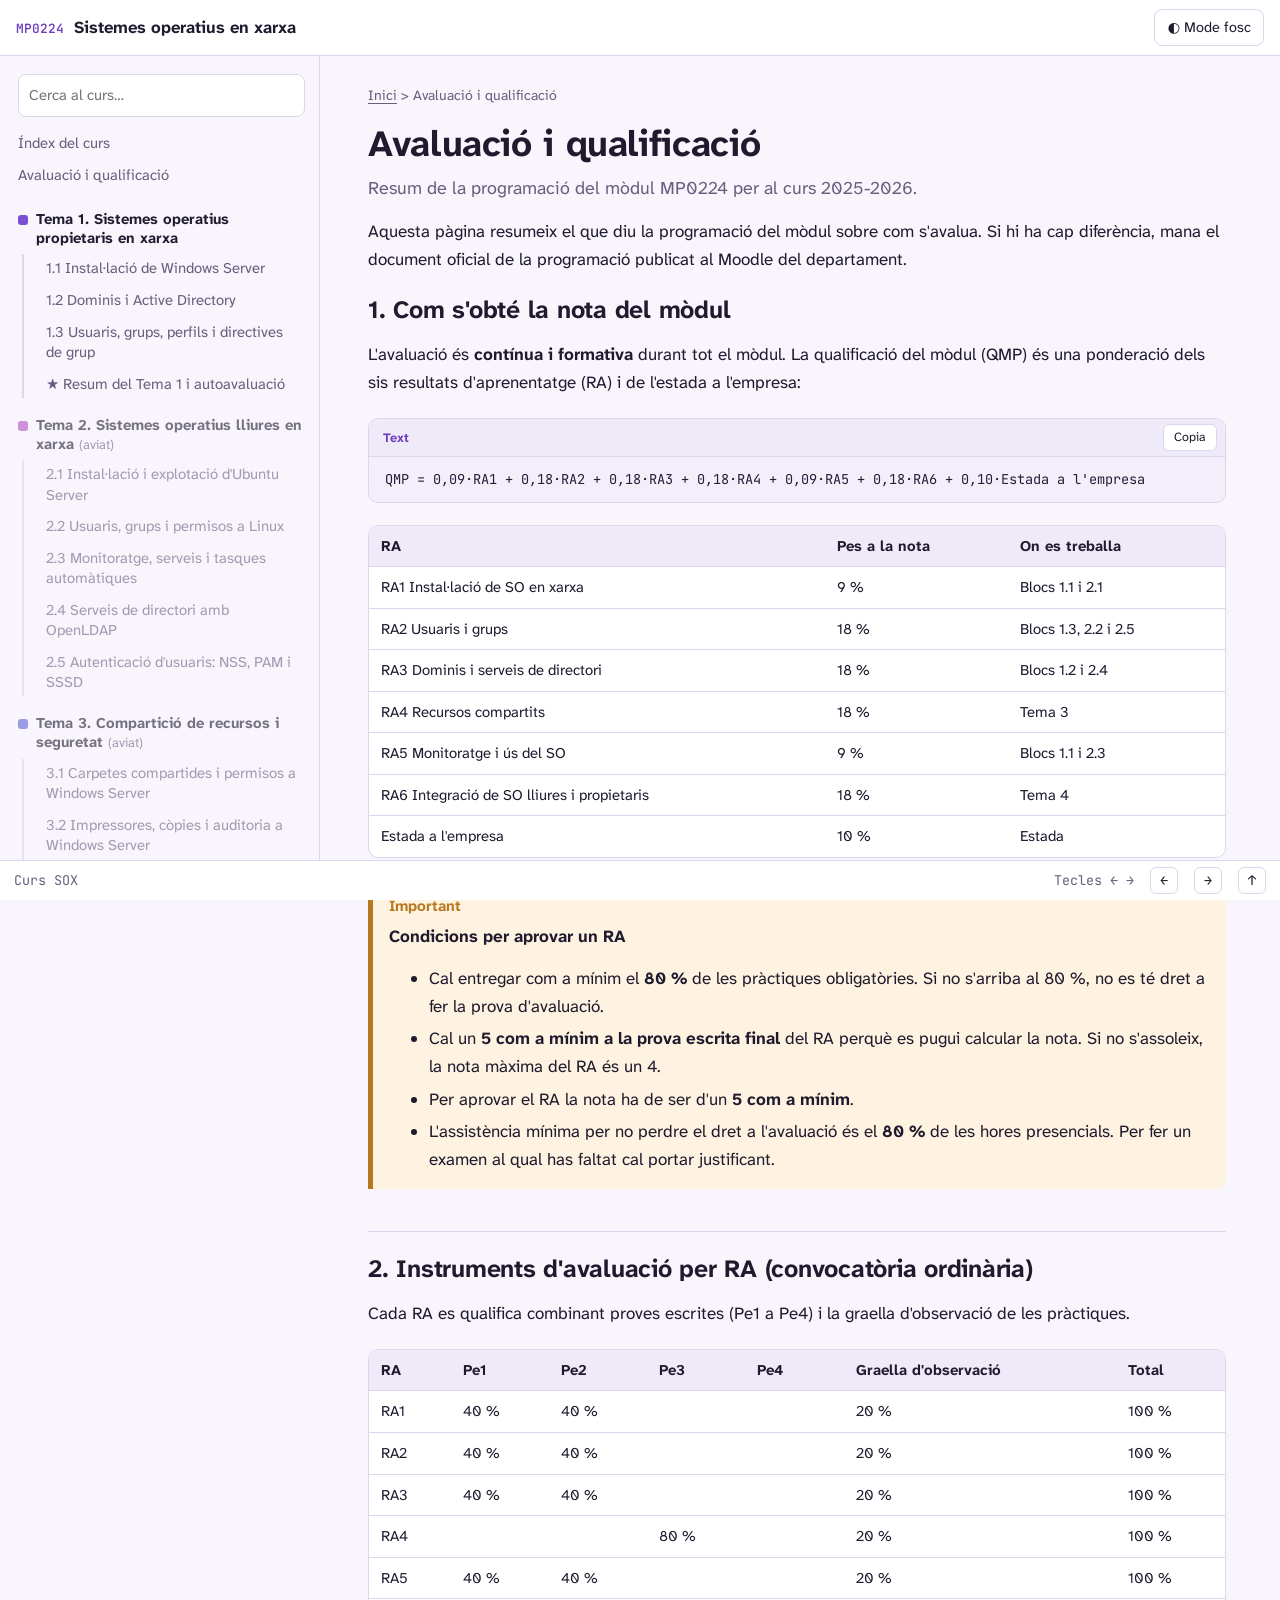
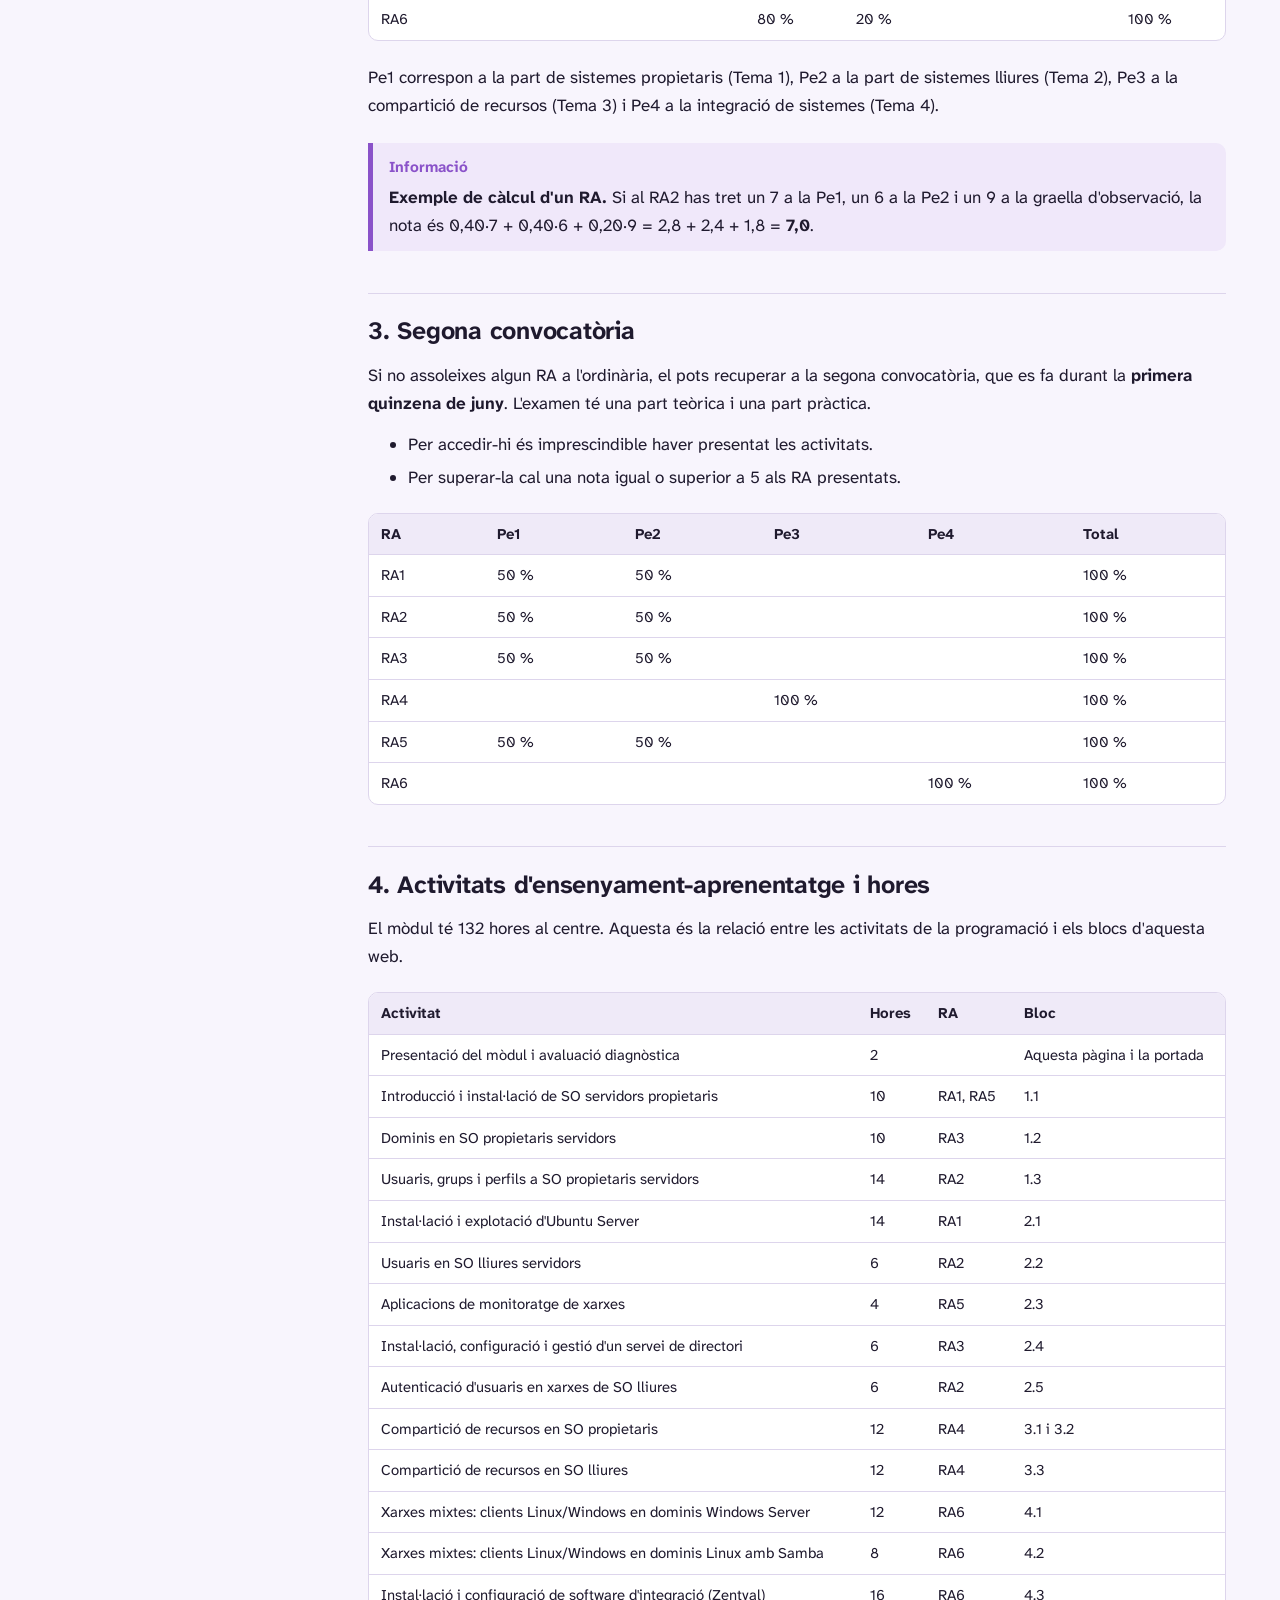
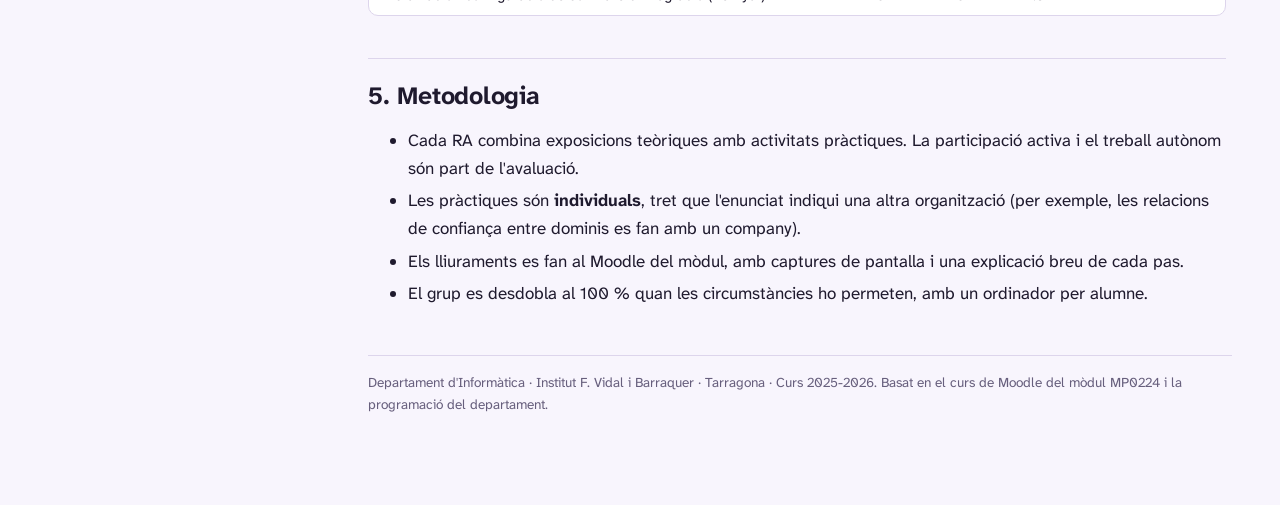
==== commit 472779d8: "Add files via upload" ====
--- a/avaluacio/index.html
+++ b/avaluacio/index.html
@@ -45,6 +45,12 @@
 <li><a data-sec="seccio-4" href="../tema-1/bloc-3/#seccio-4">4. Perfils d&#x27;usuari</a></li>
 <li><a data-sec="seccio-5" href="../tema-1/bloc-3/#seccio-5">5. Directives de grup (GPO)</a></li>
 </ul></li>
+<li class=""><a data-page="tema-1/resum" href="../tema-1/resum/">★ Resum del Tema 1 i autoavaluació</a><ul class="nav-toc">
+<li><a data-sec="seccio-1" href="../tema-1/resum/#seccio-1">1. Resum visual del tema</a></li>
+<li><a data-sec="seccio-2" href="../tema-1/resum/#seccio-2">2. Què heu treballat a cada bloc</a></li>
+<li><a data-sec="seccio-3" href="../tema-1/resum/#seccio-3">3. Comproveu que sabeu...</a></li>
+<li><a data-sec="seccio-4" href="../tema-1/resum/#seccio-4">4. Autoavaluació</a></li>
+</ul></li>
 </ul></div>
 <div class="nav-unit soon" style="--u:#b04fc0"><span class="uname"><span class="dot"></span><span>Tema 2. Sistemes operatius lliures en xarxa <em>(aviat)</em></span></span><ul><li><span class="soon-item">2.1 Instal·lació i explotació d&#x27;Ubuntu Server</span></li><li><span class="soon-item">2.2 Usuaris, grups i permisos a Linux</span></li><li><span class="soon-item">2.3 Monitoratge, serveis i tasques automàtiques</span></li><li><span class="soon-item">2.4 Serveis de directori amb OpenLDAP</span></li><li><span class="soon-item">2.5 Autenticació d&#x27;usuaris: NSS, PAM i SSSD</span></li></ul></div>
 <div class="nav-unit soon" style="--u:#5a5fd4"><span class="uname"><span class="dot"></span><span>Tema 3. Compartició de recursos i seguretat <em>(aviat)</em></span></span><ul><li><span class="soon-item">3.1 Carpetes compartides i permisos a Windows Server</span></li><li><span class="soon-item">3.2 Impressores, còpies i auditoria a Windows Server</span></li><li><span class="soon-item">3.3 Compartir recursos a Linux: NFS, CUPS i còpies</span></li></ul></div>
--- a/assets/style.css
+++ b/assets/style.css
@@ -285,3 +285,10 @@
 .nav-unit .uname em { font-weight: 400; font-style: normal; font-size: .82rem; color: var(--muted); }
 .nav-unit .soon-item { display: block; padding: 4px 8px; margin: 1px 0; color: var(--muted); line-height: 1.35; }
 @media (max-width: 560px) { .block-list .row { grid-template-columns: 2.6rem 1fr; } }
+figure.diagram svg .t1 { font-size: 18px; }
+figure.diagram svg .t2 { font-size: 26px; font-weight: 700; }
+figure.diagram svg .t3 { font-size: 17px; }
+figure.diagram svg .hd { font-size: 32px; font-weight: 700; }
+figure.diagram svg .cmd { font-family: var(--mono); font-size: 15px; }
+figure.diagram svg .wr { fill: var(--c-imp-bg); stroke: var(--c-imp); stroke-width: 1.5; }
+figure.diagram svg .sm.t3 { font-size: 17px; }
